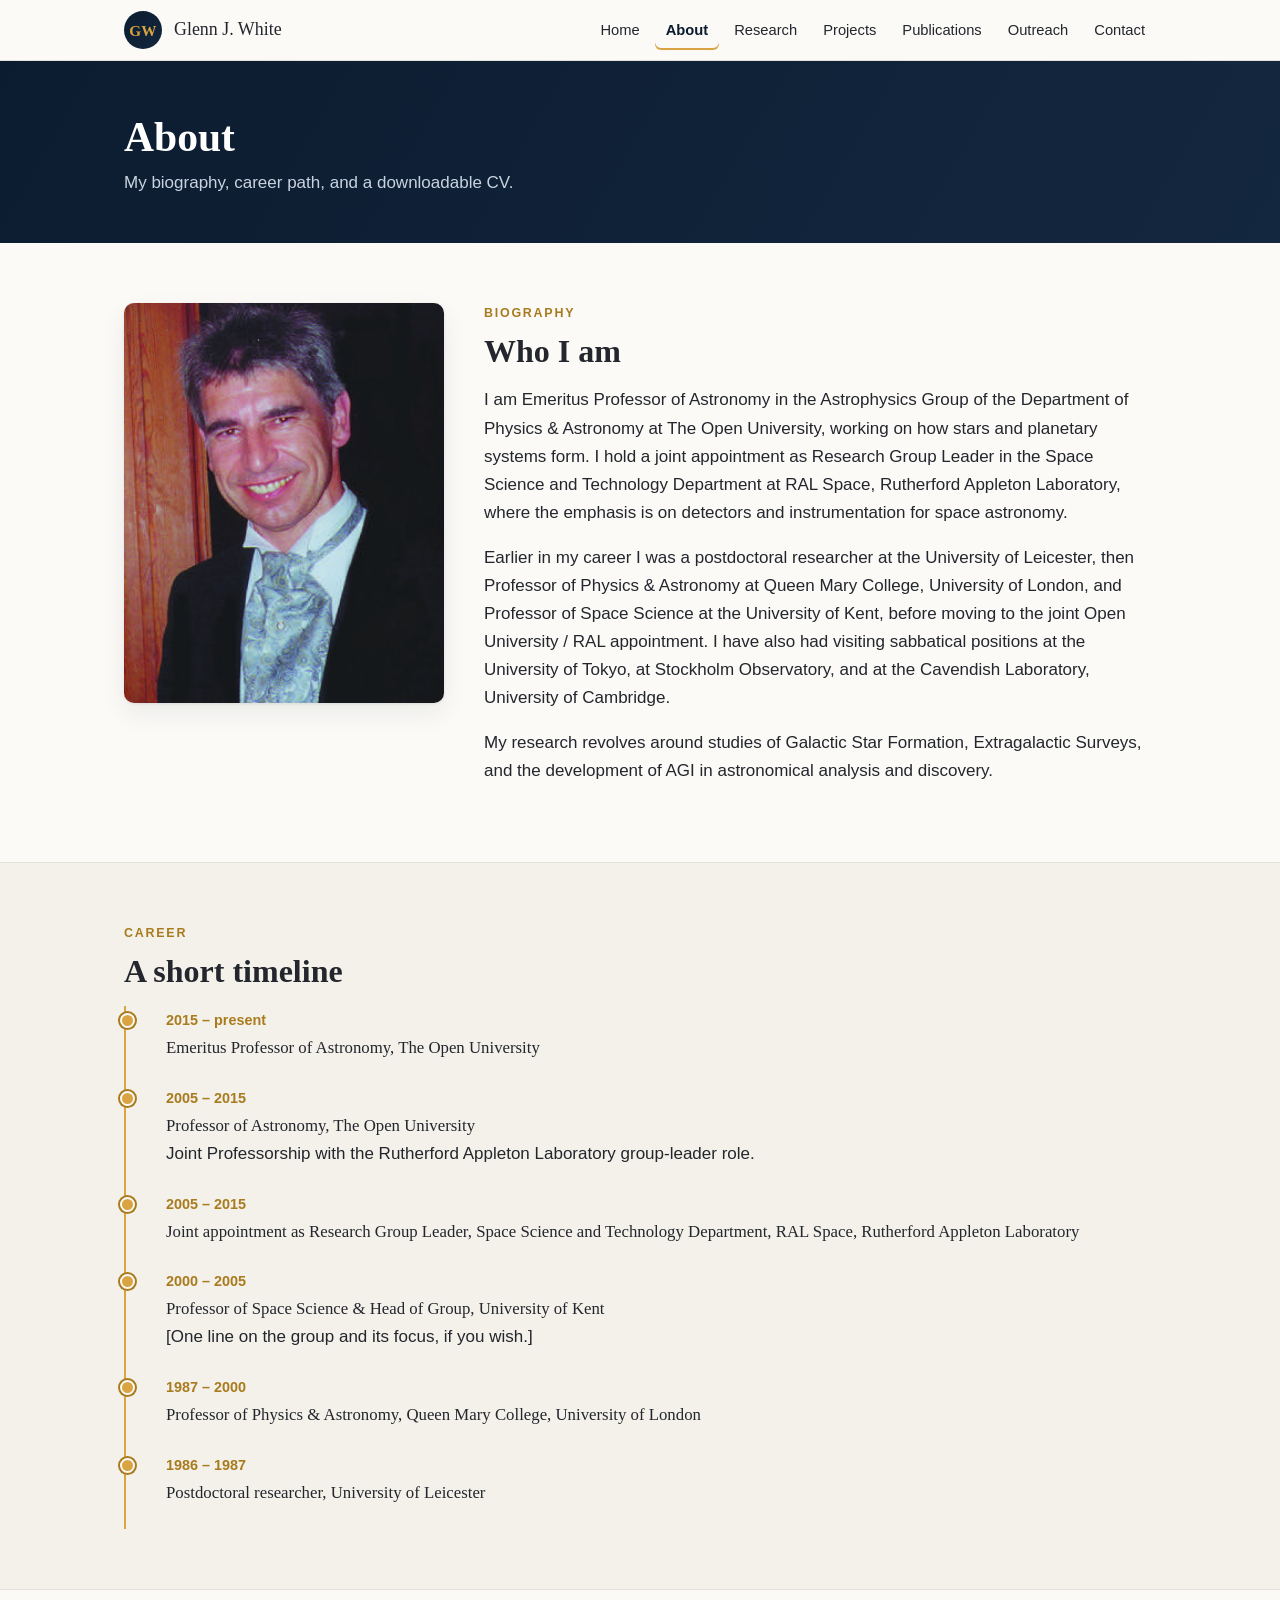
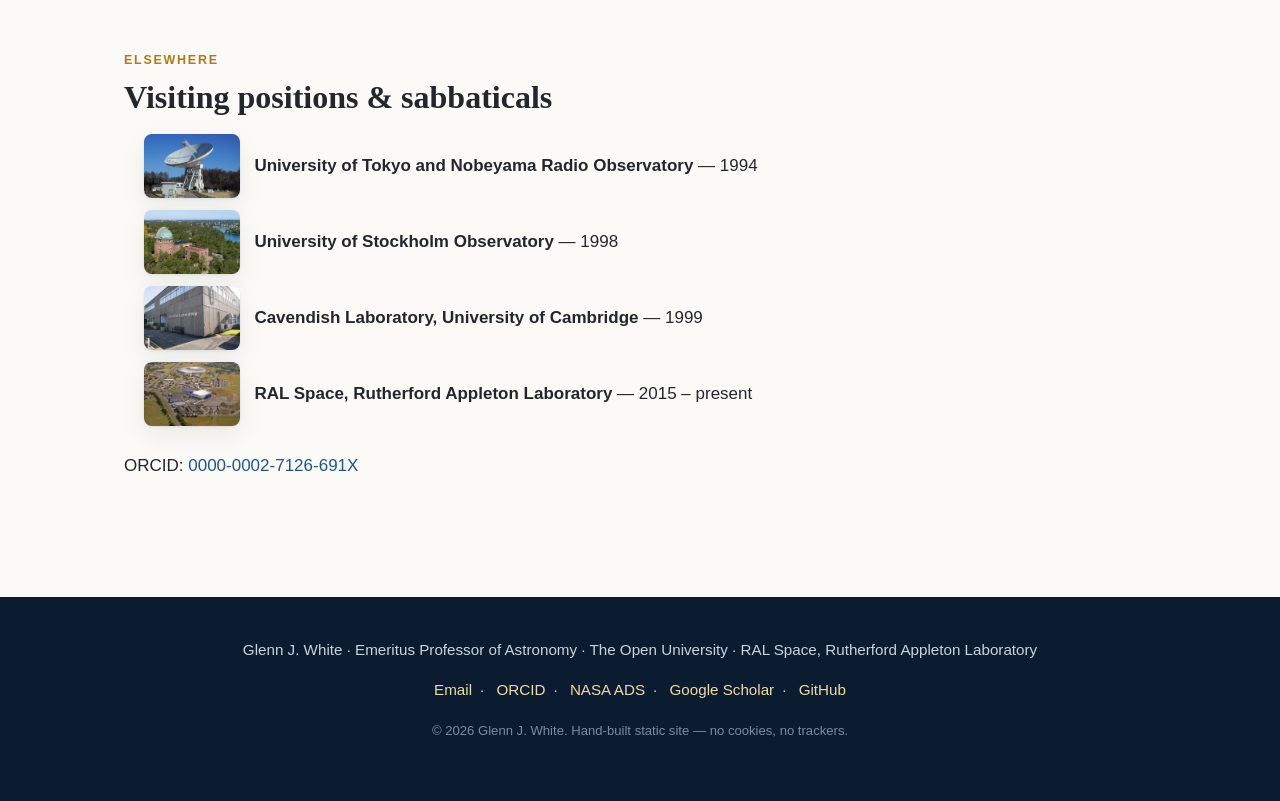
==== about.html @ ba647c85 "docs: merge Tokyo and Nobeyama into one visiting entry Co-Authored-By: Claude Code <noreply@anthropi" ====
<!DOCTYPE html>
<html lang="en">
<head>
  <meta charset="utf-8">
  <meta name="viewport" content="width=device-width, initial-scale=1">
  <title>About — Glenn J. White</title>
  <meta name="description" content="My biography and career — Emeritus Professor of Astronomy at The Open University, joint appointment at RAL Space.">
  <link rel="canonical" href="https://glenn-white.github.io/about.html">
  <meta name="theme-color" content="#0c1c30">

  <meta property="og:type" content="website">
  <meta property="og:site_name" content="Glenn J. White">
  <meta property="og:title" content="About — Glenn J. White">
  <meta property="og:description" content="Biography, career timeline and visiting positions: Leicester, Queen Mary College London, Kent, The Open University, and RAL Space.">
  <meta property="og:url" content="https://glenn-white.github.io/about.html">
  <meta property="og:image" content="https://glenn-white.github.io/images/portrait.jpg">
  <meta name="twitter:card" content="summary">

  <link rel="icon" href="images/favicon.svg" type="image/svg+xml">
  <link rel="stylesheet" href="css/style.css">

  <script type="application/ld+json">
  {
    "@context": "https://schema.org",
    "@type": "ProfilePage",
    "@id": "https://glenn-white.github.io/about.html",
    "name": "About Glenn J. White",
    "inLanguage": "en",
    "mainEntity": { "@id": "https://glenn-white.github.io/#person" }
  }
  </script>
</head>
<body>

<a class="skip-link" href="#main">Skip to content</a>

<nav class="site-nav" aria-label="Main navigation">
  <div class="nav-inner">
    <a class="brand" href="index.html"><span class="brand-mark">GW</span> Glenn J. White</a>
    <ul class="nav-links">
      <li><a href="index.html">Home</a></li>
      <li><a href="about.html" aria-current="page">About</a></li>
      <li><a href="research.html">Research</a></li>
      <li><a href="projects.html">Projects</a></li>
      <li><a href="publications.html">Publications</a></li>
      <li><a href="outreach.html">Outreach</a></li>
      <li><a href="contact.html">Contact</a></li>
    </ul>
  </div>
</nav>

<main id="main">

  <header class="page-banner">
    <div class="container">
      <h1>About</h1>
      <p>My biography, career path, and a downloadable CV.</p>
    </div>
  </header>

  <!-- ============ BIOGRAPHY ============ -->
  <section class="section">
    <div class="container two-col">
      <img class="portrait" src="images/portrait.jpg" alt="Portrait photograph of Glenn J. White">
      <div>
        <span class="kicker">Biography</span>
        <h2>Who I am</h2>
        <p>I am Emeritus Professor of Astronomy in the Astrophysics Group of the Department of
        Physics &amp; Astronomy at The Open University, working on how stars and planetary
        systems form. I hold a joint appointment as Research Group Leader in the Space Science
        and Technology Department at RAL Space, Rutherford Appleton Laboratory, where the
        emphasis is on detectors and instrumentation for space astronomy.</p>
        <p>Earlier in my career I was a postdoctoral researcher at the University of Leicester,
        then Professor of Physics &amp; Astronomy at Queen Mary College, University of London,
        and Professor of Space Science at the University of Kent, before moving to the joint
        Open University / RAL appointment. I have also had visiting sabbatical positions at
        the University of Tokyo, at Stockholm Observatory, and at the Cavendish Laboratory,
        University of Cambridge.</p>
        <p>My research revolves around studies of Galactic Star Formation, Extragalactic
        Surveys, and the development of AGI in astronomical analysis and discovery.</p>
      </div>
    </div>
  </section>

  <!-- ============ CAREER TIMELINE — fill in the years ============ -->
  <section class="section tint" aria-labelledby="career-head">
    <div class="container">
      <span class="kicker">Career</span>
      <h2 id="career-head">A short timeline</h2>
      <ul class="timeline">
        <li>
          <span class="tl-when">2015 – present</span>
          <div class="tl-what">Emeritus Professor of Astronomy, The Open University</div>
        </li>
        <li>
          <span class="tl-when">2005 – 2015</span>
          <div class="tl-what">Professor of Astronomy, The Open University</div>
          <div>Joint Professorship with the Rutherford Appleton Laboratory group-leader role.</div>
        </li>
        <li>
          <span class="tl-when">2005 – 2015</span>
          <div class="tl-what">Joint appointment as Research Group Leader, Space Science and
          Technology Department, RAL Space, Rutherford Appleton Laboratory</div>
        </li>
        <li>
          <span class="tl-when">2000 – 2005</span>
          <div class="tl-what">Professor of Space Science &amp; Head of Group, University of Kent</div>
          <div>[One line on the group and its focus, if you wish.]</div>
        </li>
        <li>
          <span class="tl-when">1987 – 2000</span>
          <div class="tl-what">Professor of Physics &amp; Astronomy, Queen Mary College, University of London</div>
        </li>
        <li>
          <span class="tl-when">1986 – 1987</span>
          <div class="tl-what">Postdoctoral researcher, University of Leicester</div>
        </li>
      </ul>
    </div>
  </section>

  <!-- ============ VISITING POSITIONS ============ -->
  <section class="section" aria-labelledby="visiting-head">
    <div class="container">
      <span class="kicker">Elsewhere</span>
      <h2 id="visiting-head">Visiting positions &amp; sabbaticals</h2>
      <ul>
        <li style="display:flex;align-items:center;gap:14px;margin:12px 0">
          <img src="images/nobeyama.jpg" alt="Nobeyama Radio Observatory" style="width:96px;height:64px;object-fit:cover;border-radius:8px;box-shadow:var(--shadow);flex:none">
          <span><strong>University of Tokyo and Nobeyama Radio Observatory</strong> — 1994</span>
        </li>
        <li style="display:flex;align-items:center;gap:14px;margin:12px 0">
          <img src="images/stockholm-observatory.jpg" alt="University of Stockholm Observatory" style="width:96px;height:64px;object-fit:cover;border-radius:8px;box-shadow:var(--shadow);flex:none">
          <span><strong>University of Stockholm Observatory</strong> — 1998</span>
        </li>
        <li style="display:flex;align-items:center;gap:14px;margin:12px 0">
          <img src="images/cavendish.jpg" alt="Cavendish Laboratory, Cambridge" style="width:96px;height:64px;object-fit:cover;border-radius:8px;box-shadow:var(--shadow);flex:none">
          <span><strong>Cavendish Laboratory, University of Cambridge</strong> — 1999</span>
        </li>
        <li style="display:flex;align-items:center;gap:14px;margin:12px 0">
          <img src="images/ral-aerial.jpg" alt="Aerial view of the Rutherford Appleton Laboratory campus, low-rise laboratory buildings set in countryside" style="width:96px;height:64px;object-fit:cover;border-radius:8px;box-shadow:var(--shadow);flex:none">
          <span><strong>RAL Space, Rutherford Appleton Laboratory</strong> — 2015 – present</span>
        </li>
      </ul>
      <p style="margin-top:26px">ORCID:
      <a href="https://orcid.org/0000-0002-7126-691X">0000-0002-7126-691X</a></p>
    </div>
  </section>

</main>

<footer class="site-footer">
  <div class="container">
    <p>Glenn J. White · Emeritus Professor of Astronomy · The Open University · RAL Space, Rutherford Appleton Laboratory</p>
    <p class="footer-links">
      <a href="mailto:glenn.white@open.ac.uk">Email</a>·
      <a href="https://orcid.org/0000-0002-7126-691X">ORCID</a>·
      <a href="https://ui.adsabs.harvard.edu/search/q=orcid:0000-0002-7126-691X">NASA ADS</a>·
      <a href="https://scholar.google.com/citations?view_op=search_authors&amp;mauthors=%22Glenn+J.+White%22">Google Scholar</a>·
      <a href="https://github.com/glenn-white">GitHub</a>
    </p>
    <p class="fine">© 2026 Glenn J. White. Hand-built static site — no cookies, no trackers.</p>
  </div>
</footer>

</body>
</html>
---- css/style.css ----
/* ============================================================
   Academic website template — Glenn White
   ------------------------------------------------------------
   Seager-style structure: sticky nav, hero banner, image cards.
   Plain CSS, no frameworks, no external fonts, no trackers.
   The whole look is driven by the variables in :root below —
   change --navy and --accent and the entire site re-themes.
   ============================================================ */

:root {
  --paper: #fbfaf7;          /* page background          */
  --tint:  #f3f1ea;          /* alternating section bg   */
  --ink:   #23262d;          /* main text                */
  --muted: #5c6470;          /* secondary text           */
  --navy:  #0c1c30;          /* hero / footer            */
  --navy2: #13273f;          /* hero gradient partner    */
  --accent: #d9a441;         /* gold accent              */
  --accent-deep: #a97b1e;    /* darker gold for text     */
  --link:  #20558a;
  --card:  #ffffff;
  --line:  #e4e1d8;
  --shadow: 0 1px 3px rgba(15,25,40,.08), 0 10px 26px rgba(15,25,40,.07);
  --serif: "Iowan Old Style", "Palatino Linotype", Palatino, Georgia, "Times New Roman", serif;
  --sans: -apple-system, BlinkMacSystemFont, "Segoe UI", Roboto, "Helvetica Neue", Arial, sans-serif;
}

/* ---------- base ---------- */

* { box-sizing: border-box; }

html { scroll-behavior: smooth; }

body {
  margin: 0;
  font-family: var(--sans);
  font-size: 17px;
  line-height: 1.65;
  color: var(--ink);
  background: var(--paper);
}

h1, h2, h3, h4 { font-family: var(--serif); line-height: 1.2; margin: 0 0 .5em; }
h1 { font-size: clamp(2.1rem, 4.5vw, 3.2rem); font-weight: 600; }
h2 { font-size: clamp(1.5rem, 3vw, 2rem); }
h3 { font-size: 1.15rem; }
p  { margin: 0 0 1em; }
a  { color: var(--link); text-decoration: none; }
a:hover { text-decoration: underline; }
img { max-width: 100%; display: block; }
ul  { padding-left: 1.2em; }

.container { max-width: 1080px; margin: 0 auto; padding: 0 24px; }

.section { padding: 60px 0; }
.section.tint { background: var(--tint); border-top: 1px solid var(--line); border-bottom: 1px solid var(--line); }
.section-head { margin-bottom: 34px; }
.section-head p { color: var(--muted); max-width: 46em; }

.kicker {
  display: block;
  font-family: var(--sans);
  font-size: .78rem;
  font-weight: 700;
  letter-spacing: .14em;
  text-transform: uppercase;
  color: var(--accent-deep);
  margin-bottom: 8px;
}

.skip-link {
  position: absolute; left: -9999px; top: 0;
  background: var(--navy); color: #fff; padding: 10px 16px; z-index: 100;
}
.skip-link:focus { left: 12px; top: 12px; }

a:focus-visible, button:focus-visible {
  outline: 3px solid var(--accent);
  outline-offset: 2px;
}

/* ---------- navigation ---------- */

.site-nav {
  position: sticky; top: 0; z-index: 50;
  background: rgba(251,250,247,.94);
  backdrop-filter: blur(8px);
  -webkit-backdrop-filter: blur(8px);
  border-bottom: 1px solid var(--line);
}

.nav-inner {
  max-width: 1080px; margin: 0 auto; padding: 10px 24px;
  display: flex; align-items: center; gap: 20px;
}

.brand {
  display: flex; align-items: center; gap: 12px;
  font-family: var(--serif); font-size: 1.12rem; color: var(--ink);
  white-space: nowrap;
}
.brand:hover { text-decoration: none; }

.brand-mark {
  width: 38px; height: 38px; border-radius: 50%;
  background: linear-gradient(135deg, var(--navy), var(--navy2));
  color: var(--accent);
  font-size: .95rem; font-weight: 700;
  display: inline-flex; align-items: center; justify-content: center;
  letter-spacing: .02em;
}

.nav-links {
  list-style: none; display: flex; gap: 4px; margin: 0 0 0 auto; padding: 0;
  overflow-x: auto; -webkit-overflow-scrolling: touch;
}
.nav-links a {
  display: block; padding: 8px 11px;
  font-size: .92rem; color: var(--ink); border-radius: 6px; white-space: nowrap;
}
.nav-links a:hover { background: rgba(12,28,48,.07); text-decoration: none; }
.nav-links a[aria-current="page"] { color: var(--navy); font-weight: 600; box-shadow: inset 0 -2px 0 var(--accent); }

/* ---------- hero (home) ---------- */

.hero {
  color: #fff;
  background-color: var(--navy); /* shows through if hero.svg is missing */
  background-image:
    linear-gradient(rgba(9,20,35,.66), rgba(9,20,35,.80)),
    url("../images/hero.svg");
  background-size: cover;
  background-position: center;
  padding: 28px 0 24px;
}

.hero h1 { margin-bottom: .25em; }
.hero .hero-sub {
  font-family: var(--serif); font-style: italic;
  font-size: clamp(1.1rem, 2.2vw, 1.35rem); color: #f0e6cf;
  white-space: nowrap; margin: 0 0 1.1em;
}
.hero .hero-note { color: #c9d3e0; font-size: 1rem; margin-bottom: .6em; }

.btn {
  display: inline-block; padding: 11px 22px; border-radius: 8px;
  font-weight: 600; font-size: .95rem; margin: 4px 8px 4px 0;
}
.btn:hover { text-decoration: none; }
.btn-solid { background: var(--accent); color: var(--navy); }
.btn-solid:hover { background: #e6b455; }
.btn-ghost { border: 1.5px solid rgba(255,255,255,.75); color: #fff; }
.btn-ghost:hover { background: rgba(255,255,255,.12); }
.btn-dark { background: var(--navy); color: #fff; }
.btn-dark:hover { background: var(--navy2); }

/* ---------- page banner (subpages) ---------- */

.page-banner {
  color: #fff;
  background: linear-gradient(120deg, var(--navy), var(--navy2));
  padding: 52px 0 46px;
}
.page-banner h1 { font-size: clamp(1.9rem, 3.6vw, 2.6rem); margin-bottom: .15em; }
.page-banner p { color: #c9d3e0; max-width: 40em; margin: 0; }

/* ---------- cards & grids ---------- */

.grid {
  display: grid;
  grid-template-columns: repeat(auto-fit, minmax(260px, 1fr));
  gap: 24px;
}

.card {
  background: var(--card);
  border: 1px solid var(--line);
  border-radius: 10px;
  box-shadow: var(--shadow);
  overflow: hidden;
  display: flex; flex-direction: column;
}
.card img { aspect-ratio: 16 / 10; object-fit: cover; width: 100%; }
.card-body { padding: 18px 20px 20px; }
.card-body h3 { margin-bottom: .35em; }
.card-body p { font-size: .95rem; color: var(--muted); margin-bottom: .6em; }
.card-body .more { font-size: .9rem; font-weight: 600; color: var(--accent-deep); }

/* ---------- about / portrait ---------- */

.two-col {
  display: grid;
  grid-template-columns: minmax(240px, 320px) 1fr;
  gap: 40px; align-items: start;
}
.portrait {
  border-radius: 10px;
  box-shadow: var(--shadow);
  aspect-ratio: 4 / 5; object-fit: cover; width: 100%;
}
@media (max-width: 720px) {
  .two-col { grid-template-columns: 1fr; }
  .portrait { max-width: 320px; }
  .hero .hero-sub { white-space: normal; }
}

/* ---------- news ---------- */

.news { list-style: none; margin: 0; padding: 0; }
.news li {
  display: grid; grid-template-columns: 120px 1fr; gap: 16px;
  padding: 13px 0; border-bottom: 1px dashed var(--line);
}
.news time { font-weight: 700; font-size: .88rem; color: var(--accent-deep); padding-top: 2px; }
@media (max-width: 560px) {
  .news li { grid-template-columns: 1fr; gap: 2px; }
}

/* ---------- media strip (outreach) ---------- */

.media-strip {
  display: flex; flex-wrap: wrap; gap: 14px;
  align-items: center; margin-top: 26px;
}
.media-strip img {
  height: 150px; width: auto; max-width: 100%;
  border-radius: 8px; box-shadow: var(--shadow);
}
@media (max-width: 560px) {
  .media-strip img { height: 110px; }
}

/* ---------- publications ---------- */

.pub {
  padding: 14px 0;
  border-bottom: 1px dashed var(--line);
}
.pub .pub-title { font-weight: 700; }
.pub .pub-title a { color: var(--ink); }
.pub .pub-title a:hover { color: var(--link); }
.pub .pub-authors { font-size: .95rem; }
.pub .pub-meta { color: var(--muted); font-size: .9rem; }
.pub .pub-links { font-size: .88rem; margin-top: 4px; }
.pub .pub-links a { margin-right: 12px; }

.pub-type {
  display: inline-block;
  font-family: var(--sans);
  font-size: .68rem;
  font-weight: 700;
  letter-spacing: .06em;
  text-transform: uppercase;
  color: var(--accent-deep);
  border: 1px solid var(--accent);
  border-radius: 20px;
  padding: 1px 9px;
  vertical-align: 2px;
  white-space: nowrap;
}

.pub-controls {
  display: flex; flex-wrap: wrap; gap: 8px;
  margin: 0 0 26px;
}
.pub-controls input[type="search"] {
  flex: 1 1 220px;
  padding: 8px 14px;
  border: 1px solid var(--line); border-radius: 8px;
  background: var(--card); color: var(--ink);
  font-size: .95rem; font-family: var(--sans);
}
.pub-controls input[type="search"]:focus {
  outline: 3px solid var(--accent); outline-offset: 1px;
}

.chip {
  padding: 7px 13px;
  border: 1px solid var(--line); border-radius: 20px;
  background: var(--card); color: var(--ink);
  font-size: .85rem; font-family: var(--sans);
  cursor: pointer;
}
.chip:hover { border-color: var(--accent); }
.chip-on { background: var(--navy); color: #fff; border-color: var(--navy); }

.year-head {
  font-family: var(--serif); font-size: 1.35rem; color: var(--navy);
  margin: 38px 0 4px; padding-bottom: 6px; border-bottom: 2px solid var(--accent);
}

/* ---------- timeline (career) ---------- */

.timeline { list-style: none; margin: 0; padding: 0 0 0 22px; border-left: 2px solid var(--accent); }
.timeline li { position: relative; padding: 0 0 22px 18px; }
.timeline li::before {
  content: ""; position: absolute; left: -28px; top: 7px;
  width: 11px; height: 11px; border-radius: 50%;
  background: var(--accent); border: 2px solid var(--paper);
  box-shadow: 0 0 0 2px var(--accent-deep);
}
.timeline .tl-when { font-weight: 700; color: var(--accent-deep); font-size: .9rem; }
.timeline .tl-what { font-family: var(--serif); font-size: 1.05rem; }

/* ---------- group ---------- */

.person { display: flex; gap: 16px; align-items: center; padding: 12px 0; border-bottom: 1px dashed var(--line); }
.person:last-child { border-bottom: none; }
.avatar {
  width: 58px; height: 58px; border-radius: 50%; flex: 0 0 auto;
  background: linear-gradient(135deg, var(--navy), var(--navy2));
  color: var(--accent); font-family: var(--serif); font-size: 1.15rem; font-weight: 700;
  display: inline-flex; align-items: center; justify-content: center;
}
.person .p-name { font-weight: 700; }
.person .p-role { color: var(--muted); font-size: .9rem; }

/* ---------- teaching ---------- */

.course {
  background: var(--card); border: 1px solid var(--line); border-left: 4px solid var(--accent);
  border-radius: 8px; padding: 16px 20px; box-shadow: var(--shadow);
}
.course .course-code { font-size: .8rem; font-weight: 700; letter-spacing: .08em; color: var(--accent-deep); text-transform: uppercase; }
.course h3 { margin: 2px 0 4px; }

/* ---------- tables ---------- */

table.plain { width: 100%; border-collapse: collapse; font-size: .95rem; }
table.plain th, table.plain td { text-align: left; padding: 8px 10px; border-bottom: 1px solid var(--line); vertical-align: top; }
table.plain th { font-size: .8rem; text-transform: uppercase; letter-spacing: .08em; color: var(--muted); }

/* ---------- contact ---------- */

.contact-block { max-width: 620px; }
.contact-block dt { font-weight: 700; margin-top: 18px; }
.contact-block dd { margin-left: 0; }

/* ---------- footer ---------- */

.site-footer {
  background: var(--navy); color: #c9d3e0;
  padding: 40px 0 46px; margin-top: 40px;
  text-align: center; font-size: .95rem;
}
.site-footer a { color: #f0d9a8; }
.site-footer .fine { color: #7d8ba0; font-size: .82rem; margin-top: 18px; }
.footer-links a { margin: 0 8px; }

/* ---------- small screens ---------- */

@media (max-width: 720px) {
  .nav-inner { flex-wrap: wrap; gap: 6px; }
  .nav-links { margin-left: 0; width: 100%; }
  .hero { padding: 24px 0 22px; }
  .section { padding: 44px 0; }
}

/* ---------- print ---------- */

@media print {
  .site-nav, .site-footer, .btn { display: none; }
  body { font-size: 12pt; color: #000; background: #fff; }
}
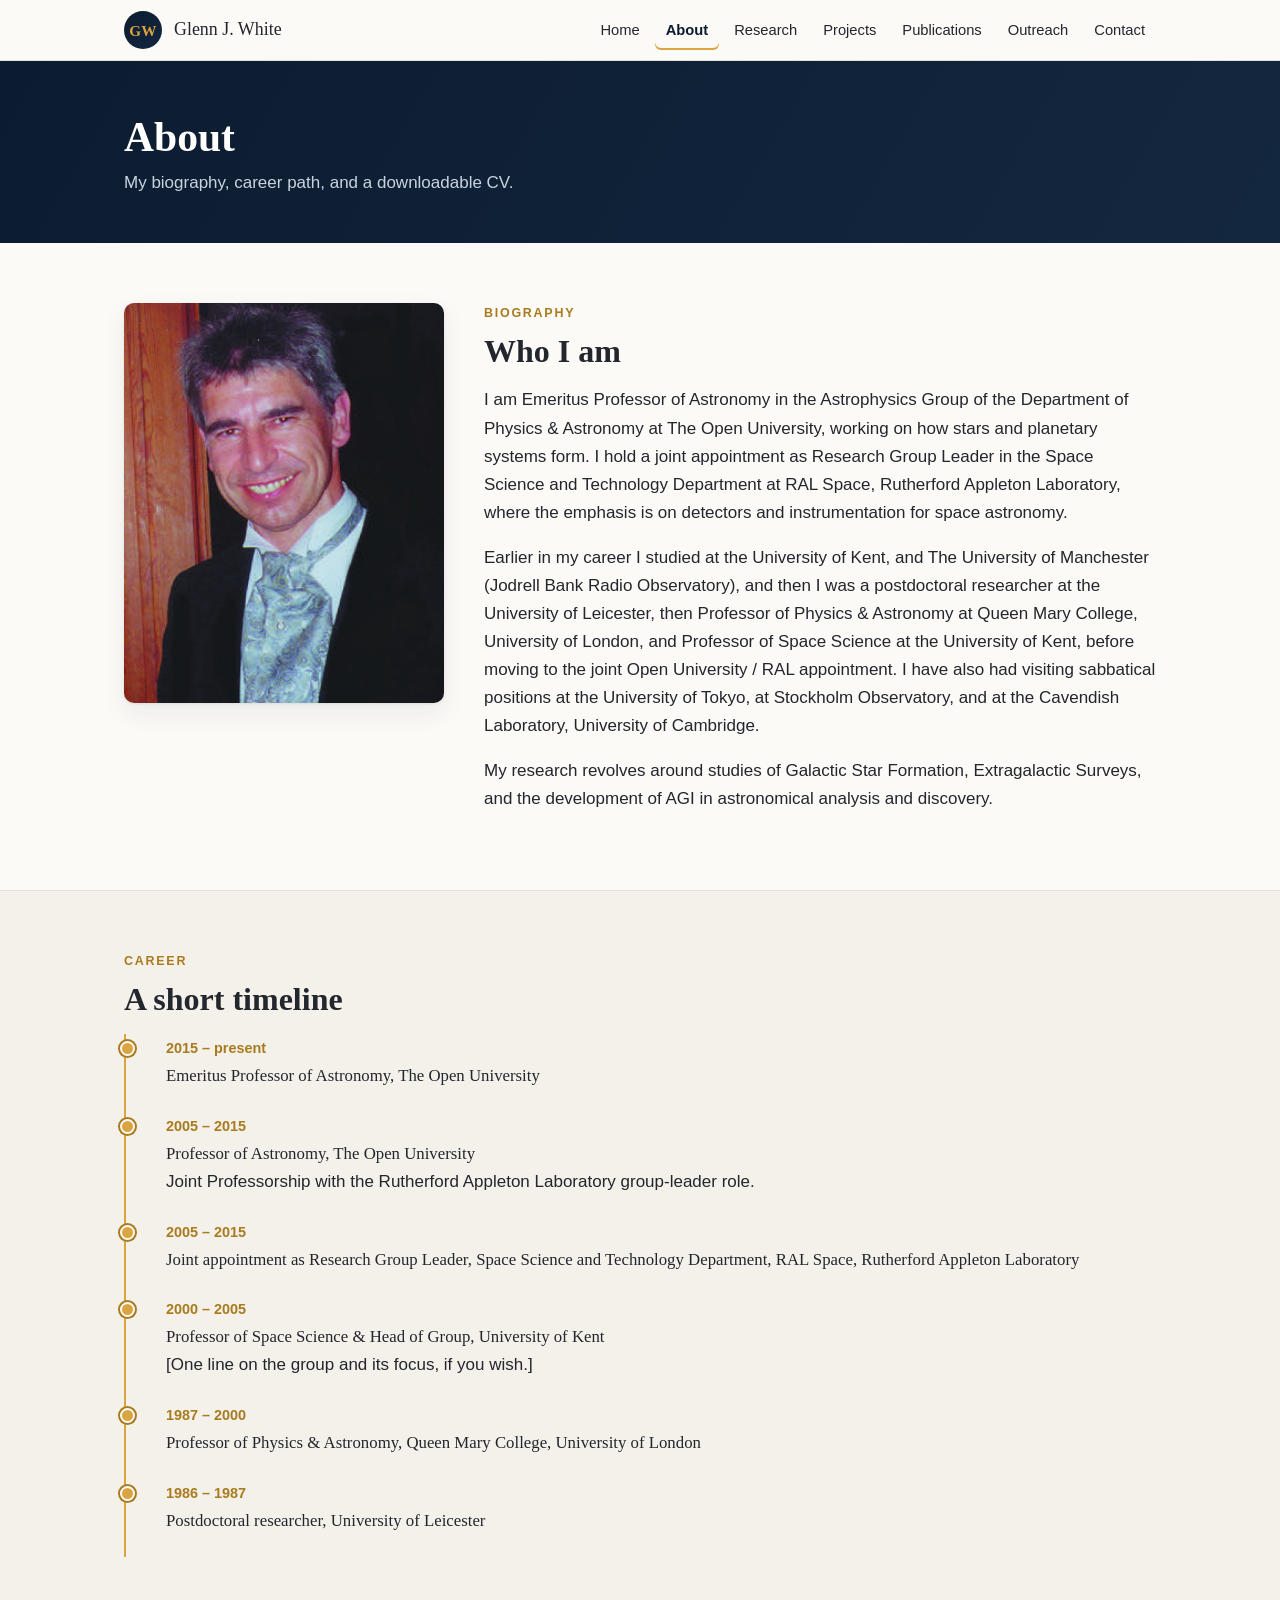
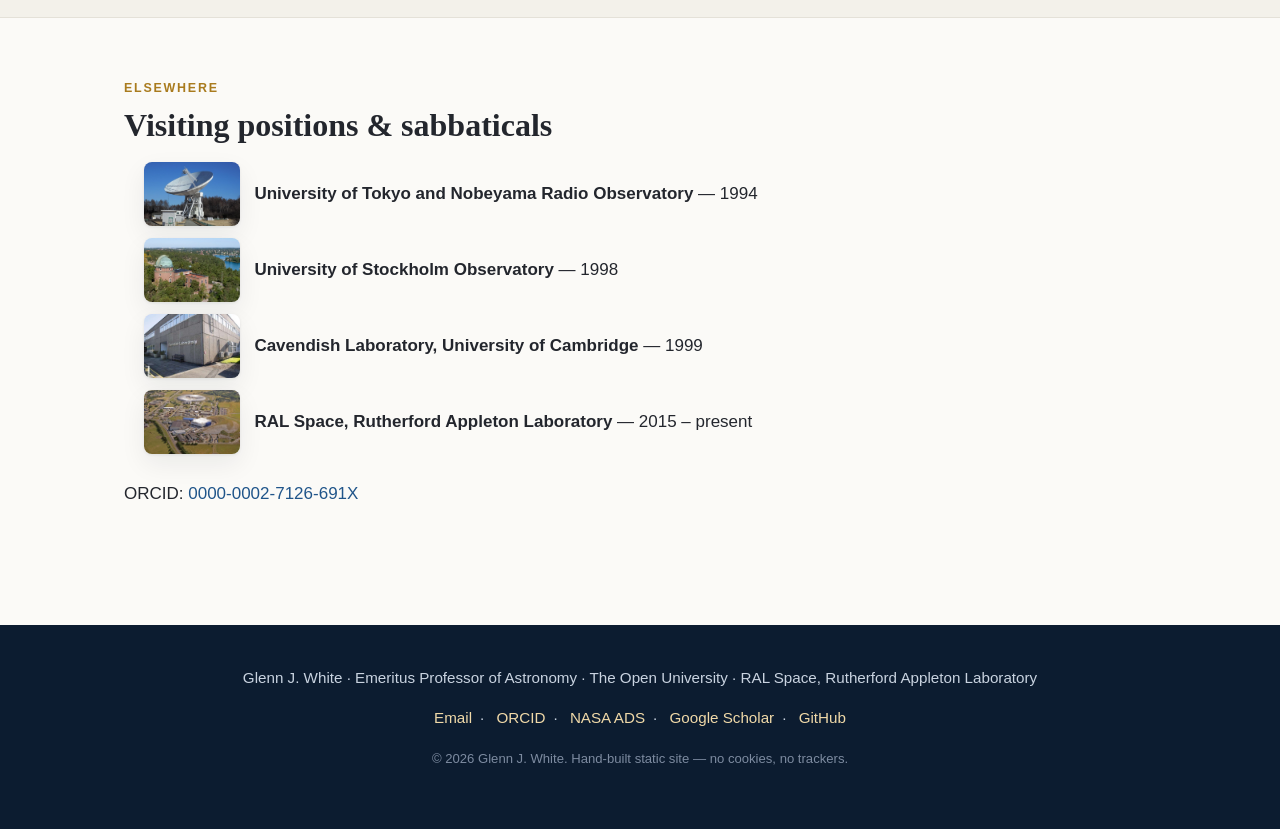
==== commit 41d1ef5b: "docs: add Kent and Manchester studies to about bio Co-Authored-By: Claude Code <noreply@anthropic.co" ====
--- a/about.html
+++ b/about.html
@@ -70,7 +70,9 @@
         systems form. I hold a joint appointment as Research Group Leader in the Space Science
         and Technology Department at RAL Space, Rutherford Appleton Laboratory, where the
         emphasis is on detectors and instrumentation for space astronomy.</p>
-        <p>Earlier in my career I was a postdoctoral researcher at the University of Leicester,
+        <p>Earlier in my career I studied at the University of Kent, and The University of
+        Manchester (Jodrell Bank Radio Observatory), and then I was a postdoctoral researcher
+        at the University of Leicester,
         then Professor of Physics &amp; Astronomy at Queen Mary College, University of London,
         and Professor of Space Science at the University of Kent, before moving to the joint
         Open University / RAL appointment. I have also had visiting sabbatical positions at
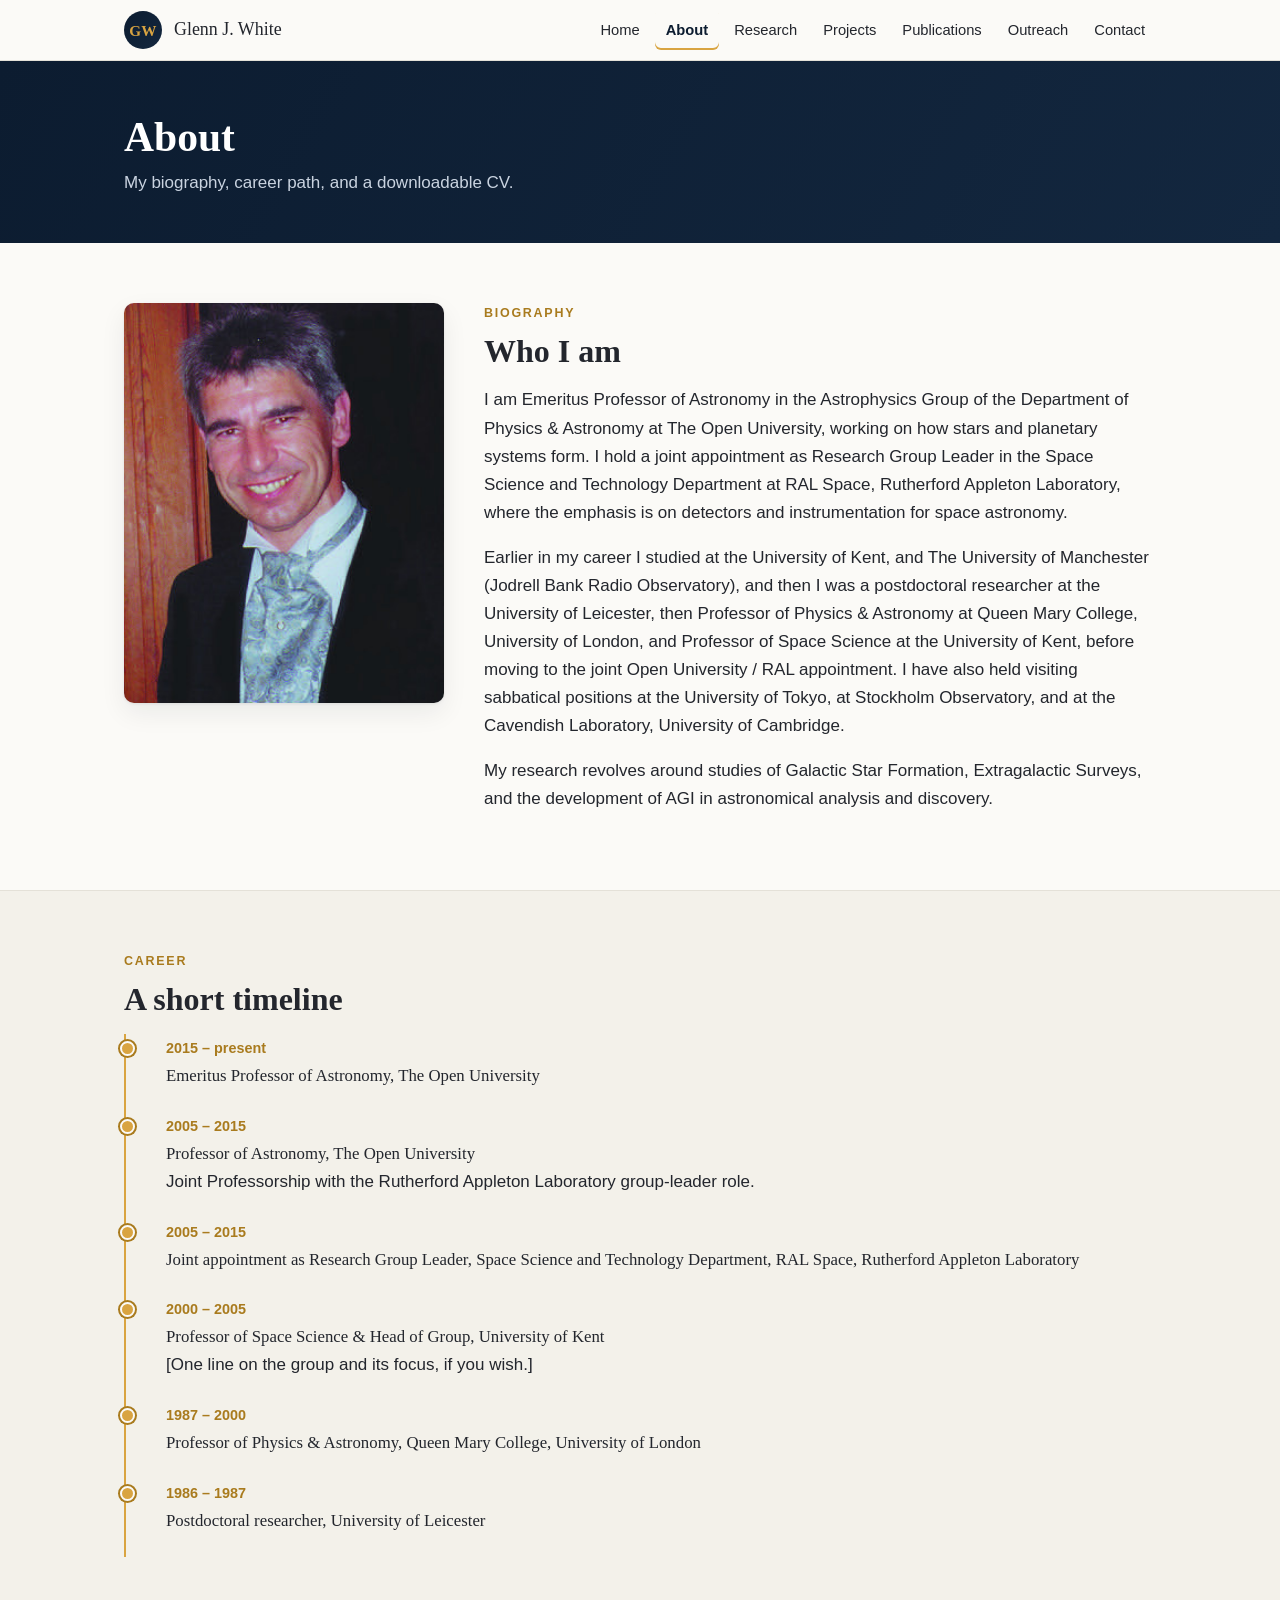
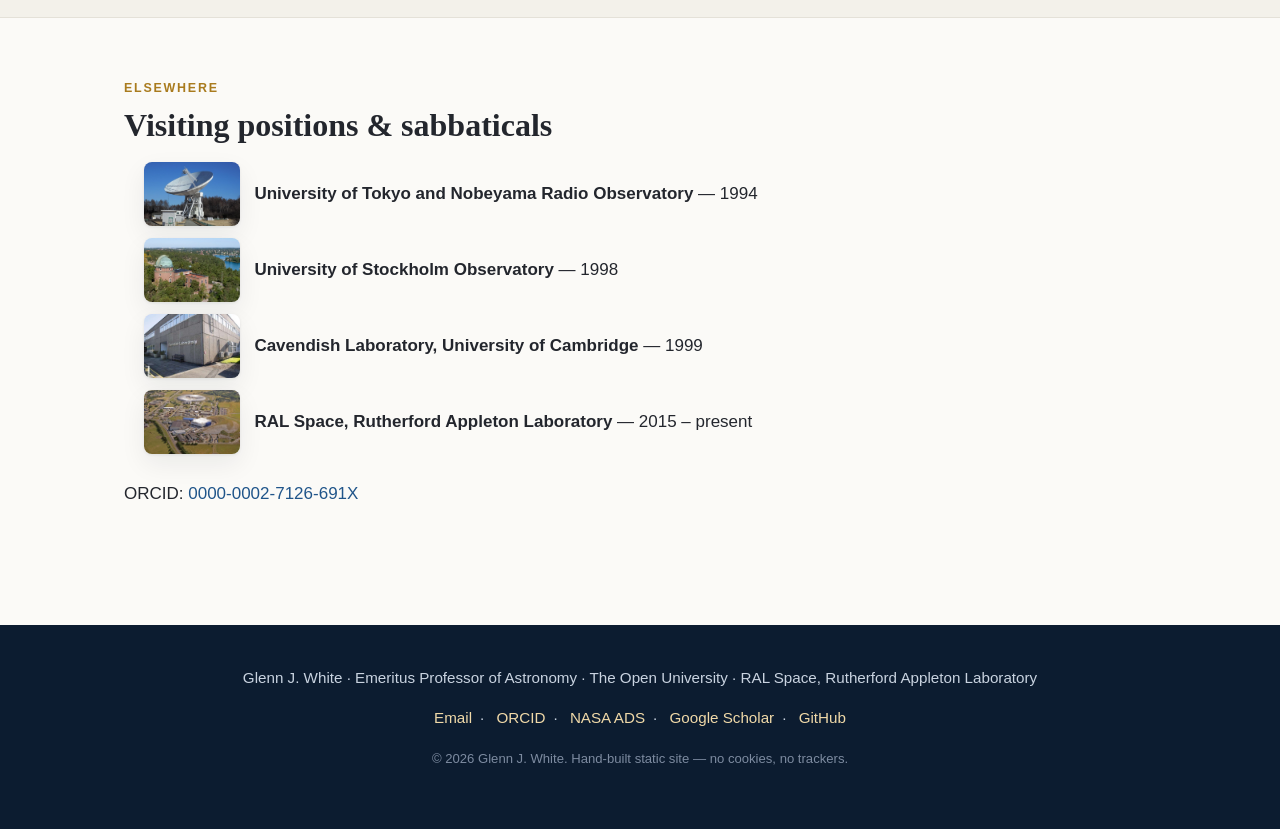
==== commit 20d7b99c: "docs: had -> held visiting positions Co-Authored-By: Claude Code <noreply@anthropic.com>" ====
--- a/about.html
+++ b/about.html
@@ -75,7 +75,7 @@
         at the University of Leicester,
         then Professor of Physics &amp; Astronomy at Queen Mary College, University of London,
         and Professor of Space Science at the University of Kent, before moving to the joint
-        Open University / RAL appointment. I have also had visiting sabbatical positions at
+        Open University / RAL appointment. I have also held visiting sabbatical positions at
         the University of Tokyo, at Stockholm Observatory, and at the Cavendish Laboratory,
         University of Cambridge.</p>
         <p>My research revolves around studies of Galactic Star Formation, Extragalactic
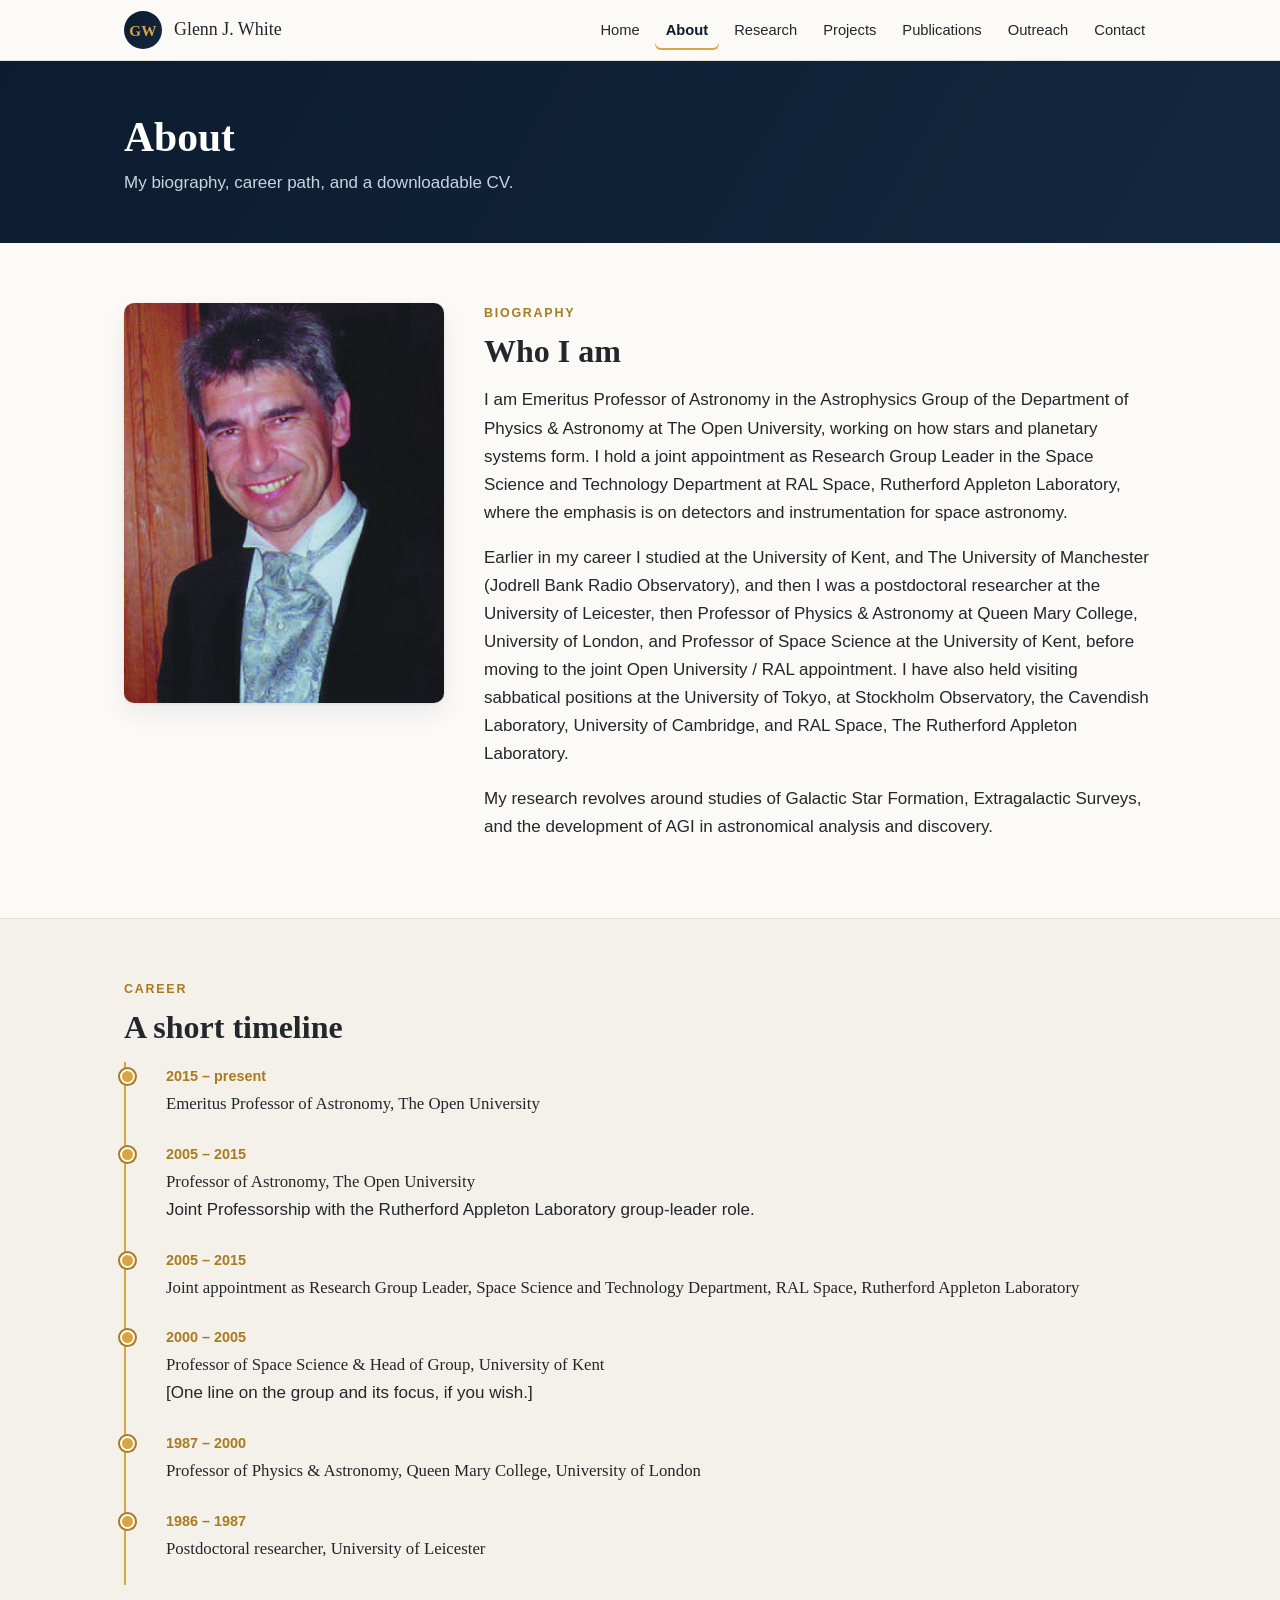
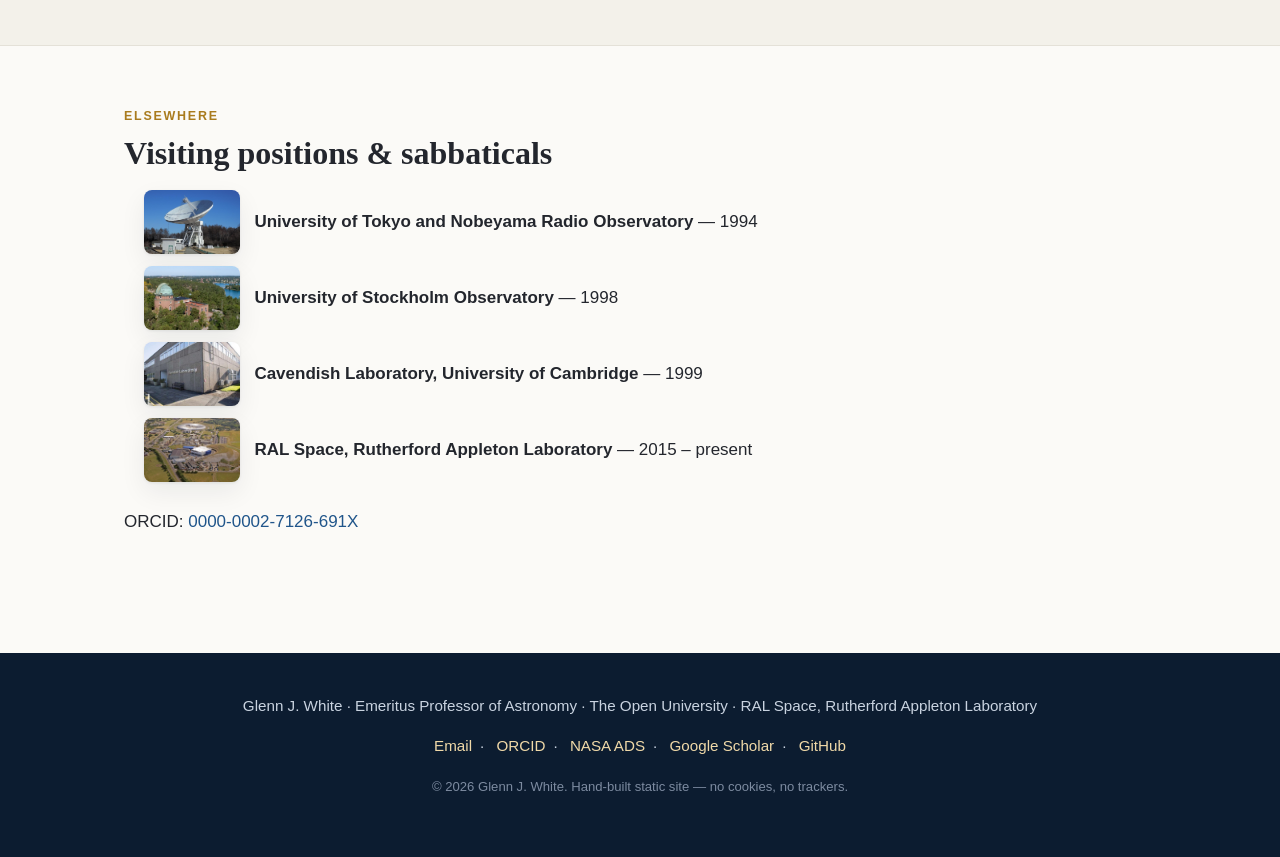
==== commit 05430a97: "docs: add RAL Space to visiting positions sentence Co-Authored-By: Claude Code <noreply@anthropic.co" ====
--- a/about.html
+++ b/about.html
@@ -76,8 +76,8 @@
         then Professor of Physics &amp; Astronomy at Queen Mary College, University of London,
         and Professor of Space Science at the University of Kent, before moving to the joint
         Open University / RAL appointment. I have also held visiting sabbatical positions at
-        the University of Tokyo, at Stockholm Observatory, and at the Cavendish Laboratory,
-        University of Cambridge.</p>
+        the University of Tokyo, at Stockholm Observatory, the Cavendish Laboratory,
+        University of Cambridge, and RAL Space, The Rutherford Appleton Laboratory.</p>
         <p>My research revolves around studies of Galactic Star Formation, Extragalactic
         Surveys, and the development of AGI in astronomical analysis and discovery.</p>
       </div>
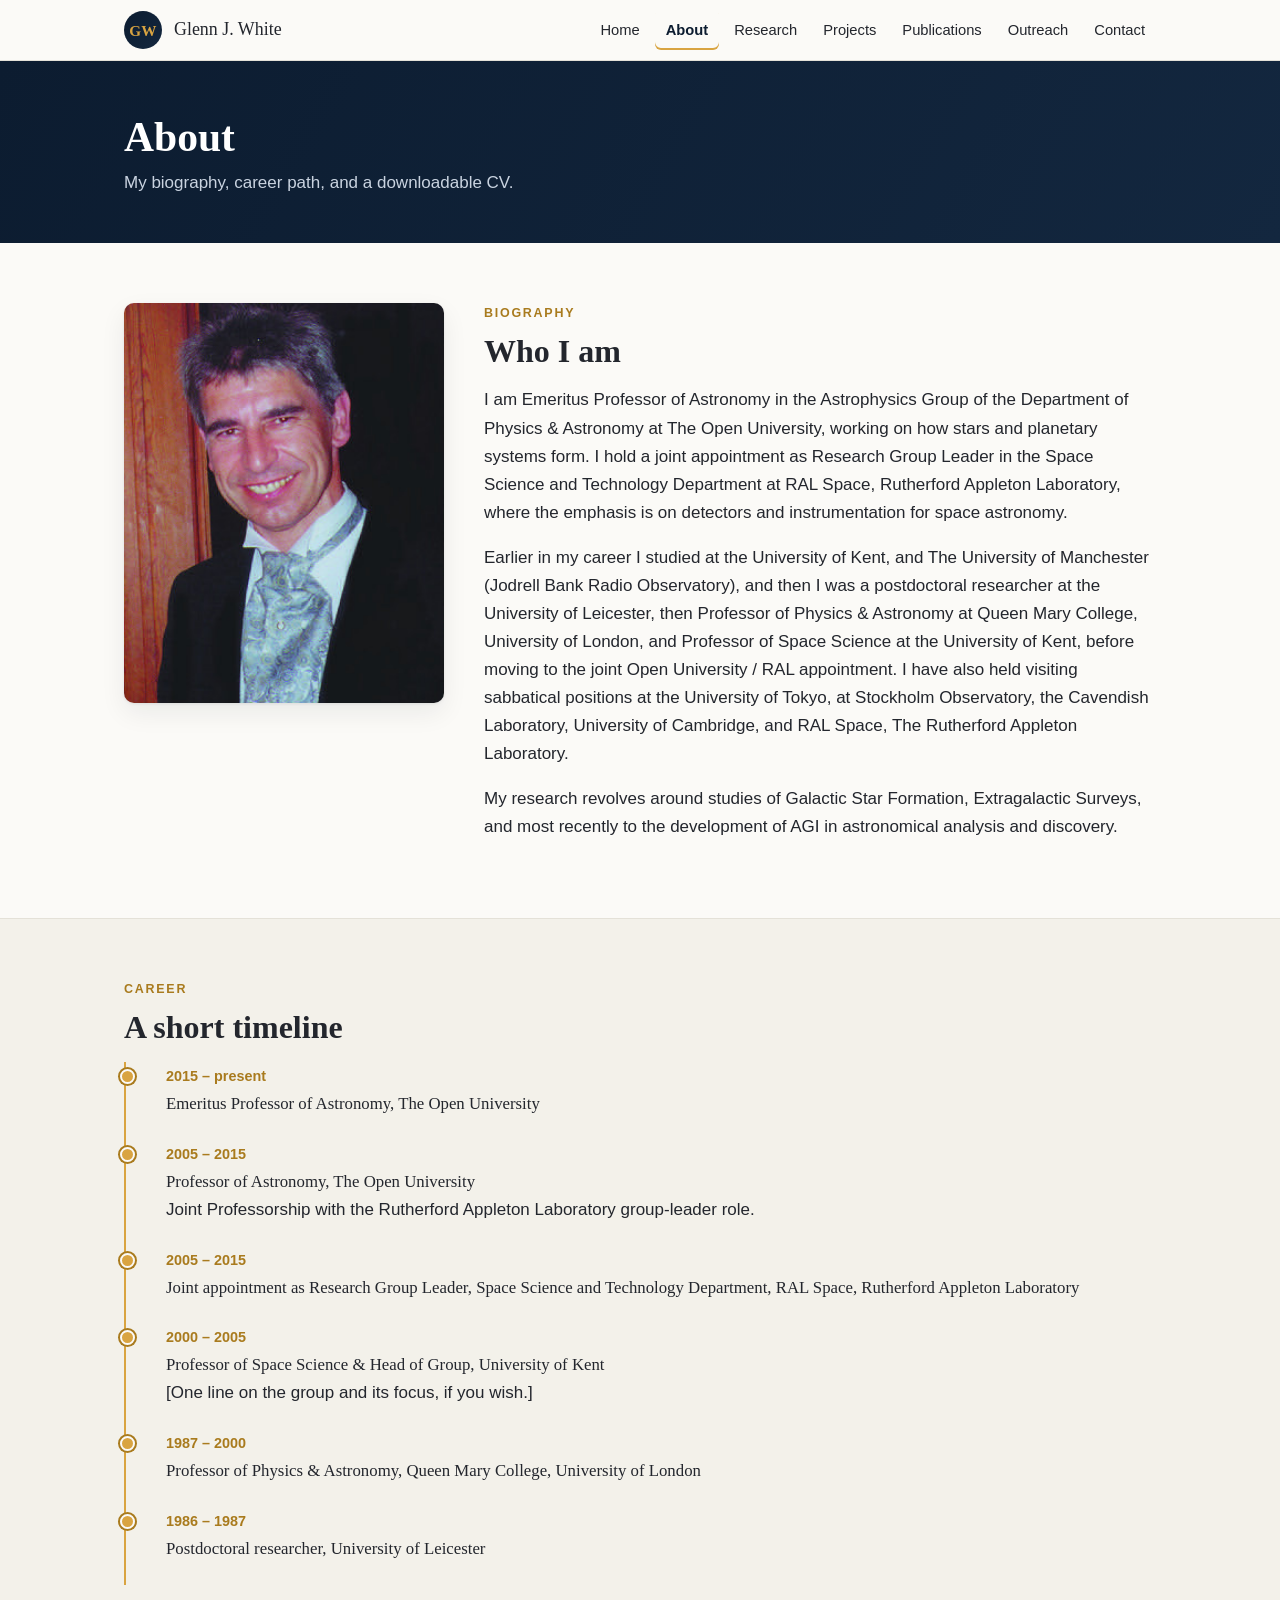
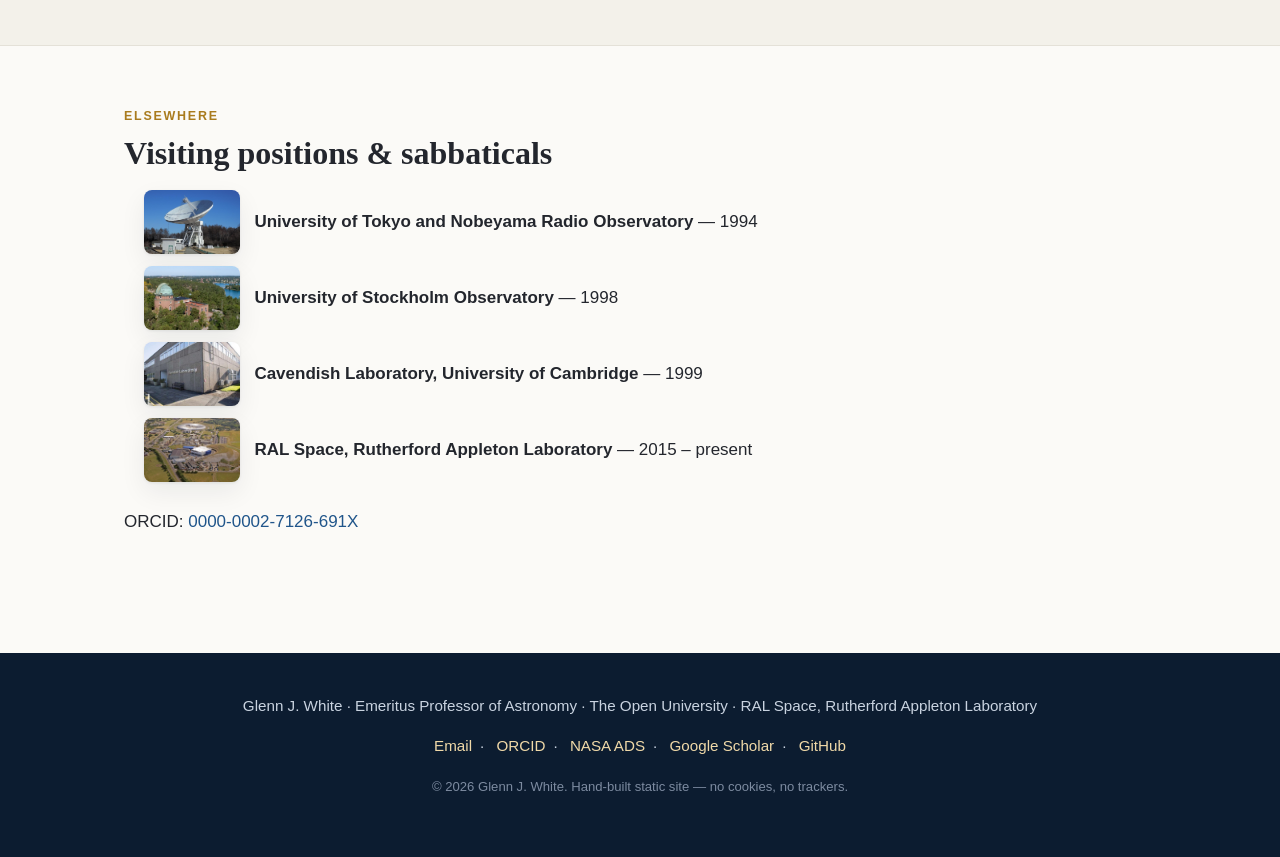
==== commit 2ec9611b: "docs: most recently in research summary Co-Authored-By: Claude Code <noreply@anthropic.com>" ====
--- a/about.html
+++ b/about.html
@@ -79,7 +79,8 @@
         the University of Tokyo, at Stockholm Observatory, the Cavendish Laboratory,
         University of Cambridge, and RAL Space, The Rutherford Appleton Laboratory.</p>
         <p>My research revolves around studies of Galactic Star Formation, Extragalactic
-        Surveys, and the development of AGI in astronomical analysis and discovery.</p>
+        Surveys, and most recently to the development of AGI in astronomical analysis and
+        discovery.</p>
       </div>
     </div>
   </section>
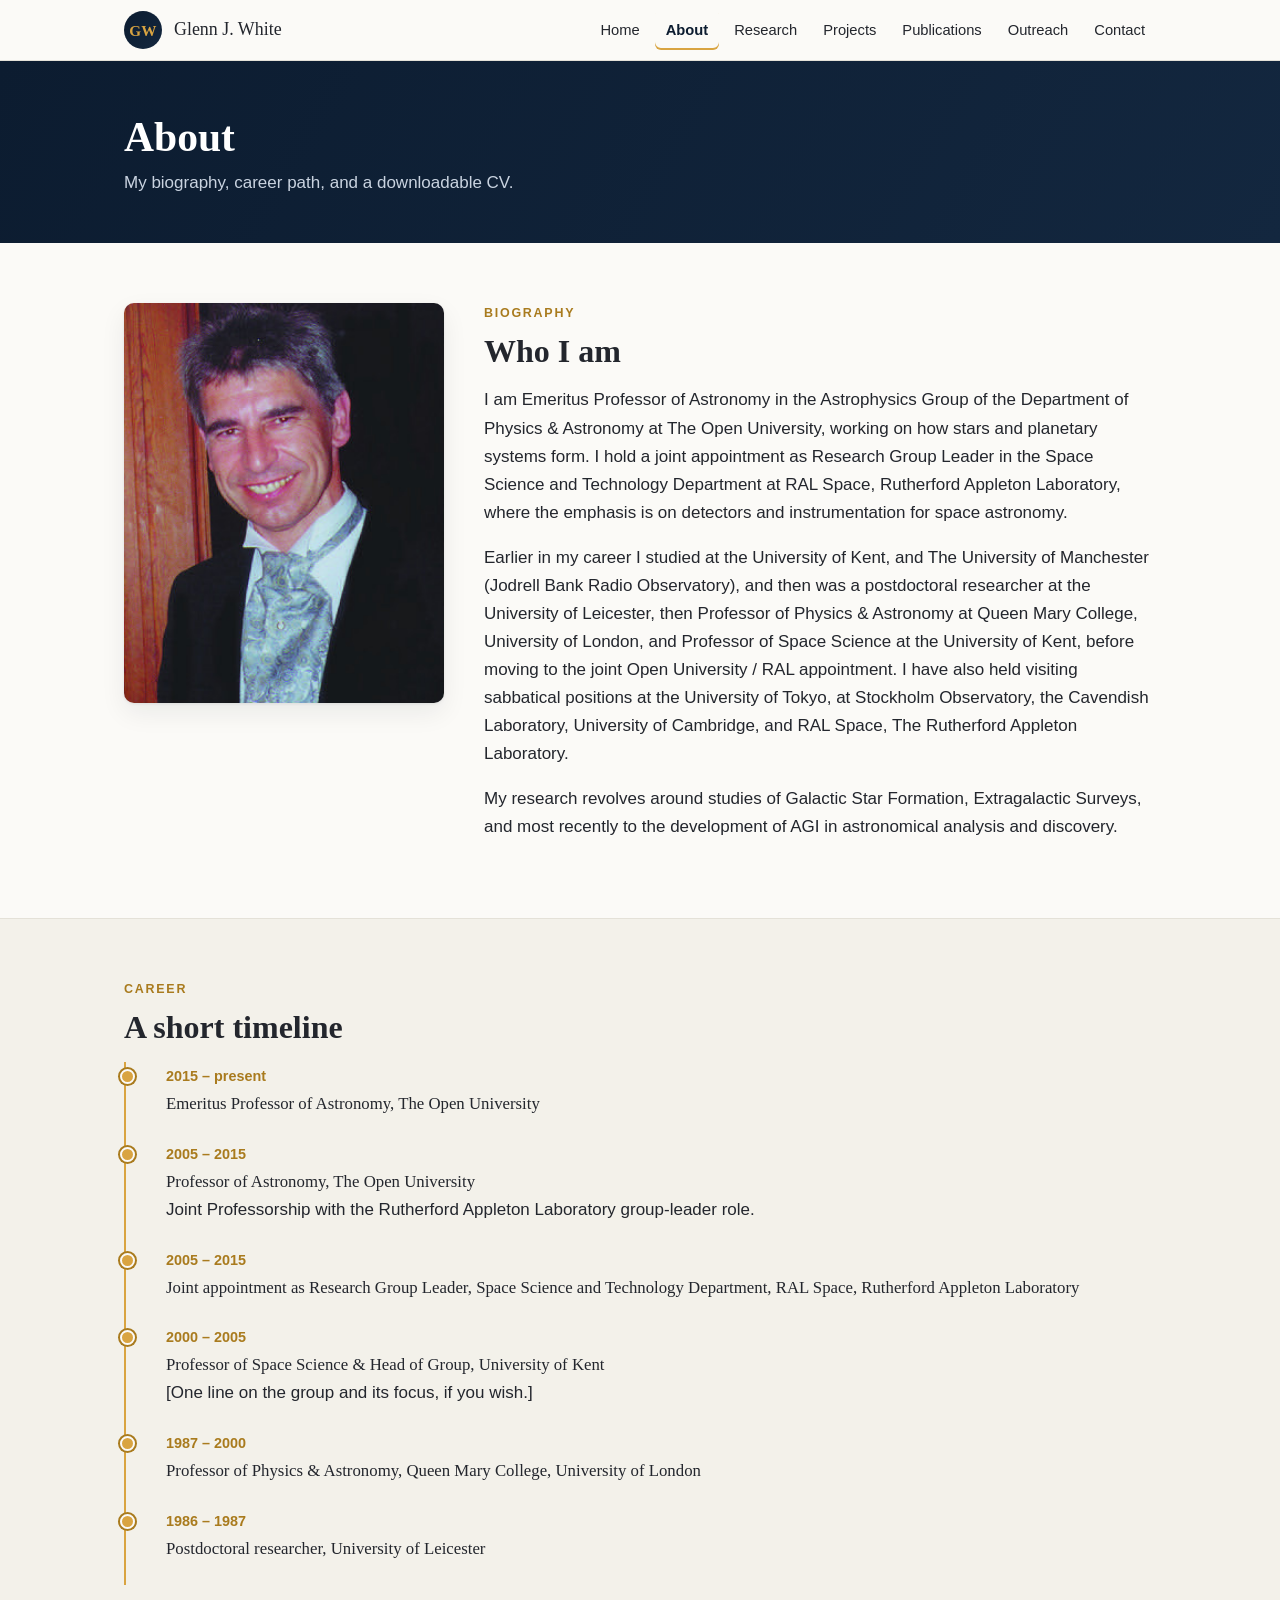
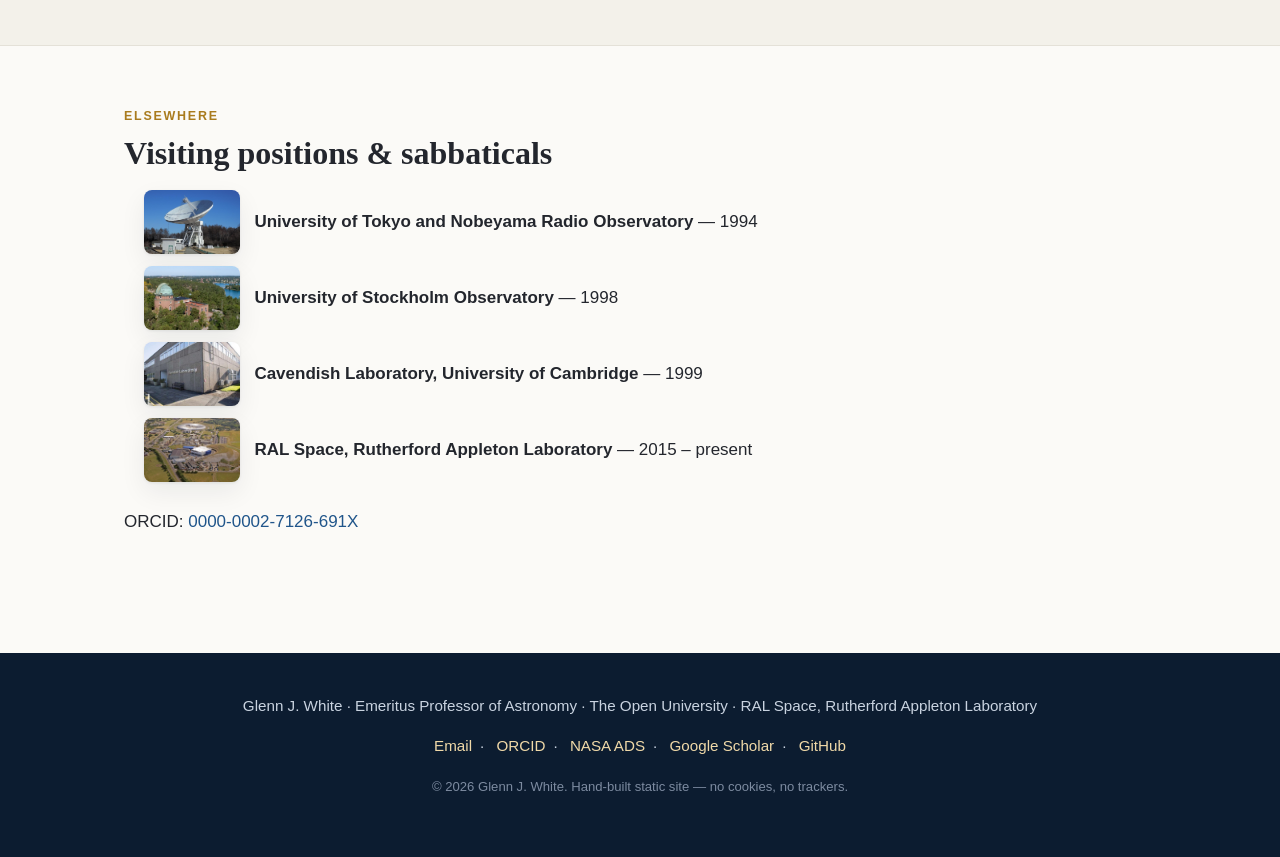
==== commit 7bbd4650: "docs: tighten Leicester sentence Co-Authored-By: Claude Code <noreply@anthropic.com>" ====
--- a/about.html
+++ b/about.html
@@ -71,7 +71,7 @@
         and Technology Department at RAL Space, Rutherford Appleton Laboratory, where the
         emphasis is on detectors and instrumentation for space astronomy.</p>
         <p>Earlier in my career I studied at the University of Kent, and The University of
-        Manchester (Jodrell Bank Radio Observatory), and then I was a postdoctoral researcher
+        Manchester (Jodrell Bank Radio Observatory), and then was a postdoctoral researcher
         at the University of Leicester,
         then Professor of Physics &amp; Astronomy at Queen Mary College, University of London,
         and Professor of Space Science at the University of Kent, before moving to the joint
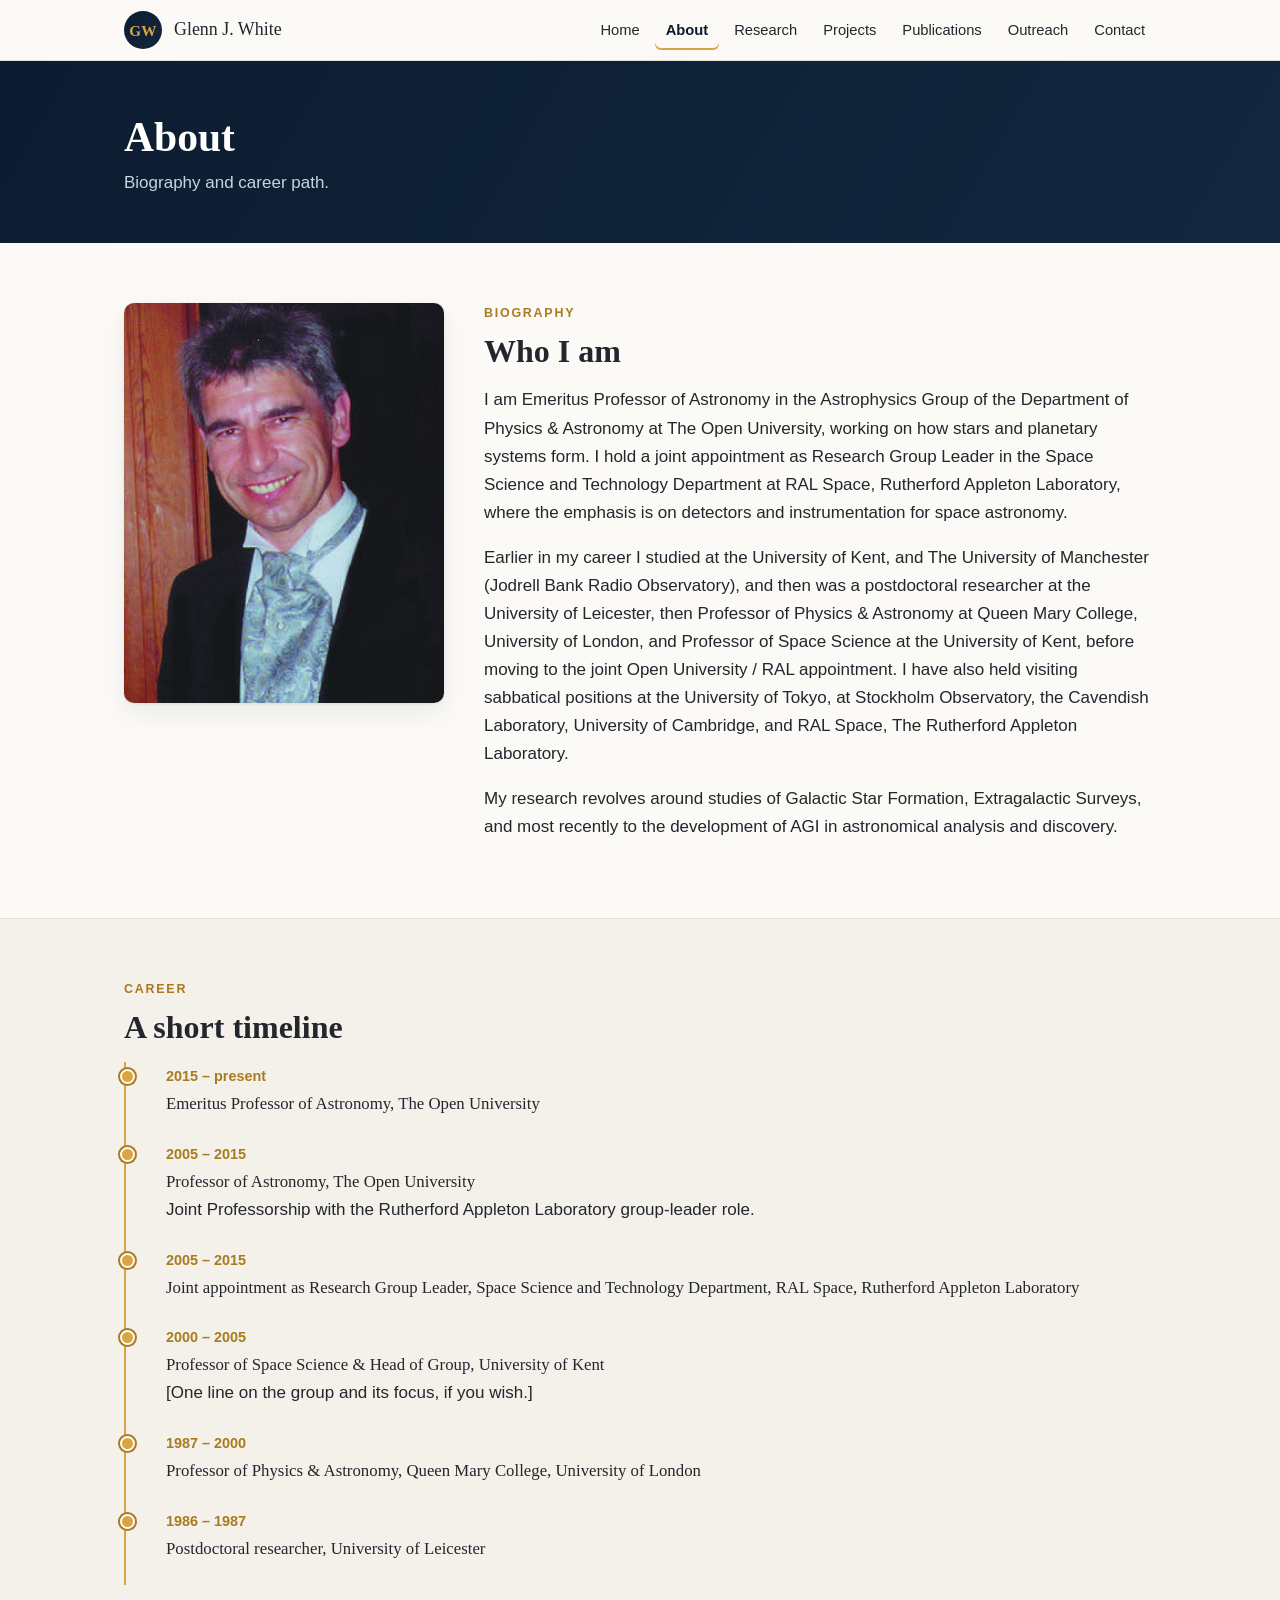
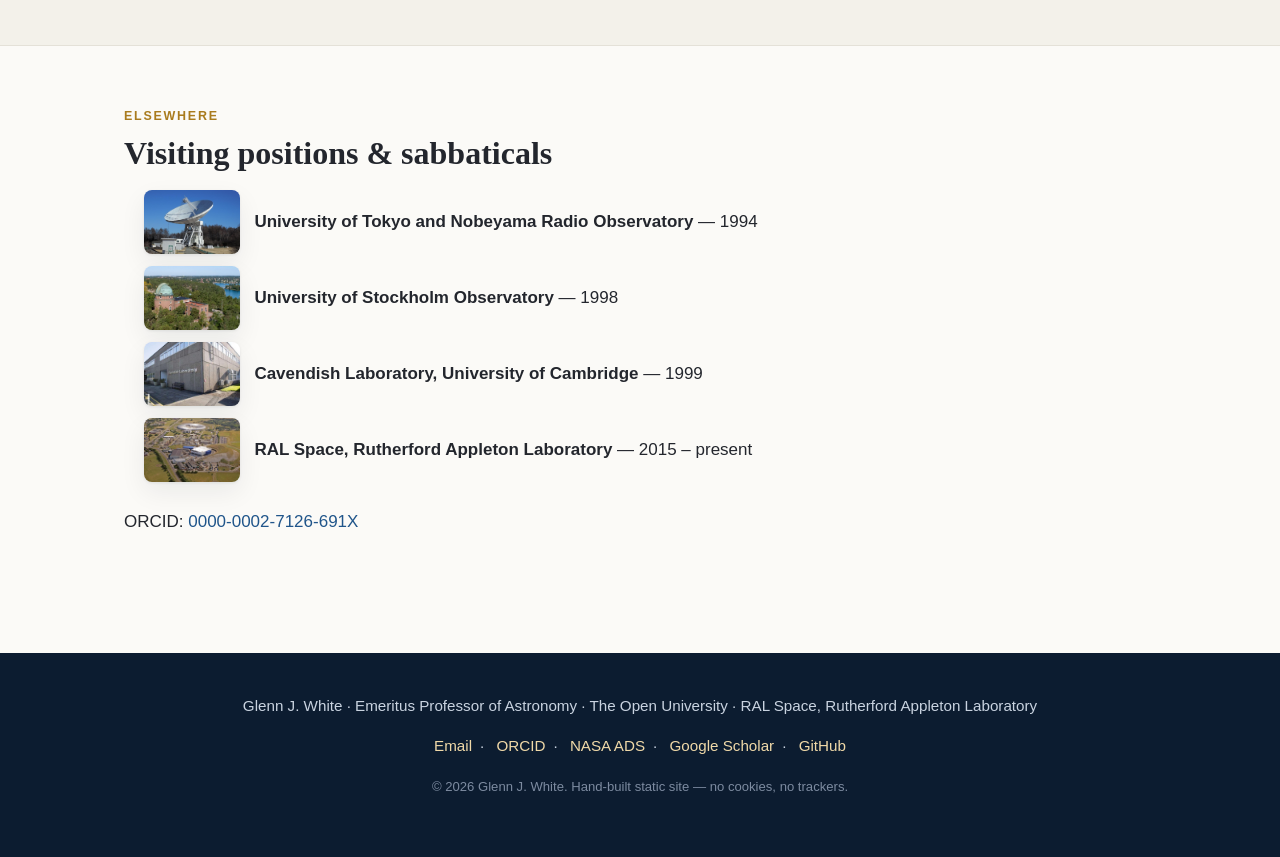
==== commit 0f9ff011: "docs: simplify About banner text (CV download no longer offered) Co-Authored-By: Claude Code <norepl" ====
--- a/about.html
+++ b/about.html
@@ -54,7 +54,7 @@
   <header class="page-banner">
     <div class="container">
       <h1>About</h1>
-      <p>My biography, career path, and a downloadable CV.</p>
+      <p>Biography and career path.</p>
     </div>
   </header>
 
--- a/css/style.css
+++ b/css/style.css
@@ -203,18 +203,6 @@
   .hero .hero-sub { white-space: normal; }
 }
 
-/* ---------- news ---------- */
-
-.news { list-style: none; margin: 0; padding: 0; }
-.news li {
-  display: grid; grid-template-columns: 120px 1fr; gap: 16px;
-  padding: 13px 0; border-bottom: 1px dashed var(--line);
-}
-.news time { font-weight: 700; font-size: .88rem; color: var(--accent-deep); padding-top: 2px; }
-@media (max-width: 560px) {
-  .news li { grid-template-columns: 1fr; gap: 2px; }
-}
-
 /* ---------- media strip (outreach) ---------- */
 
 .media-strip {
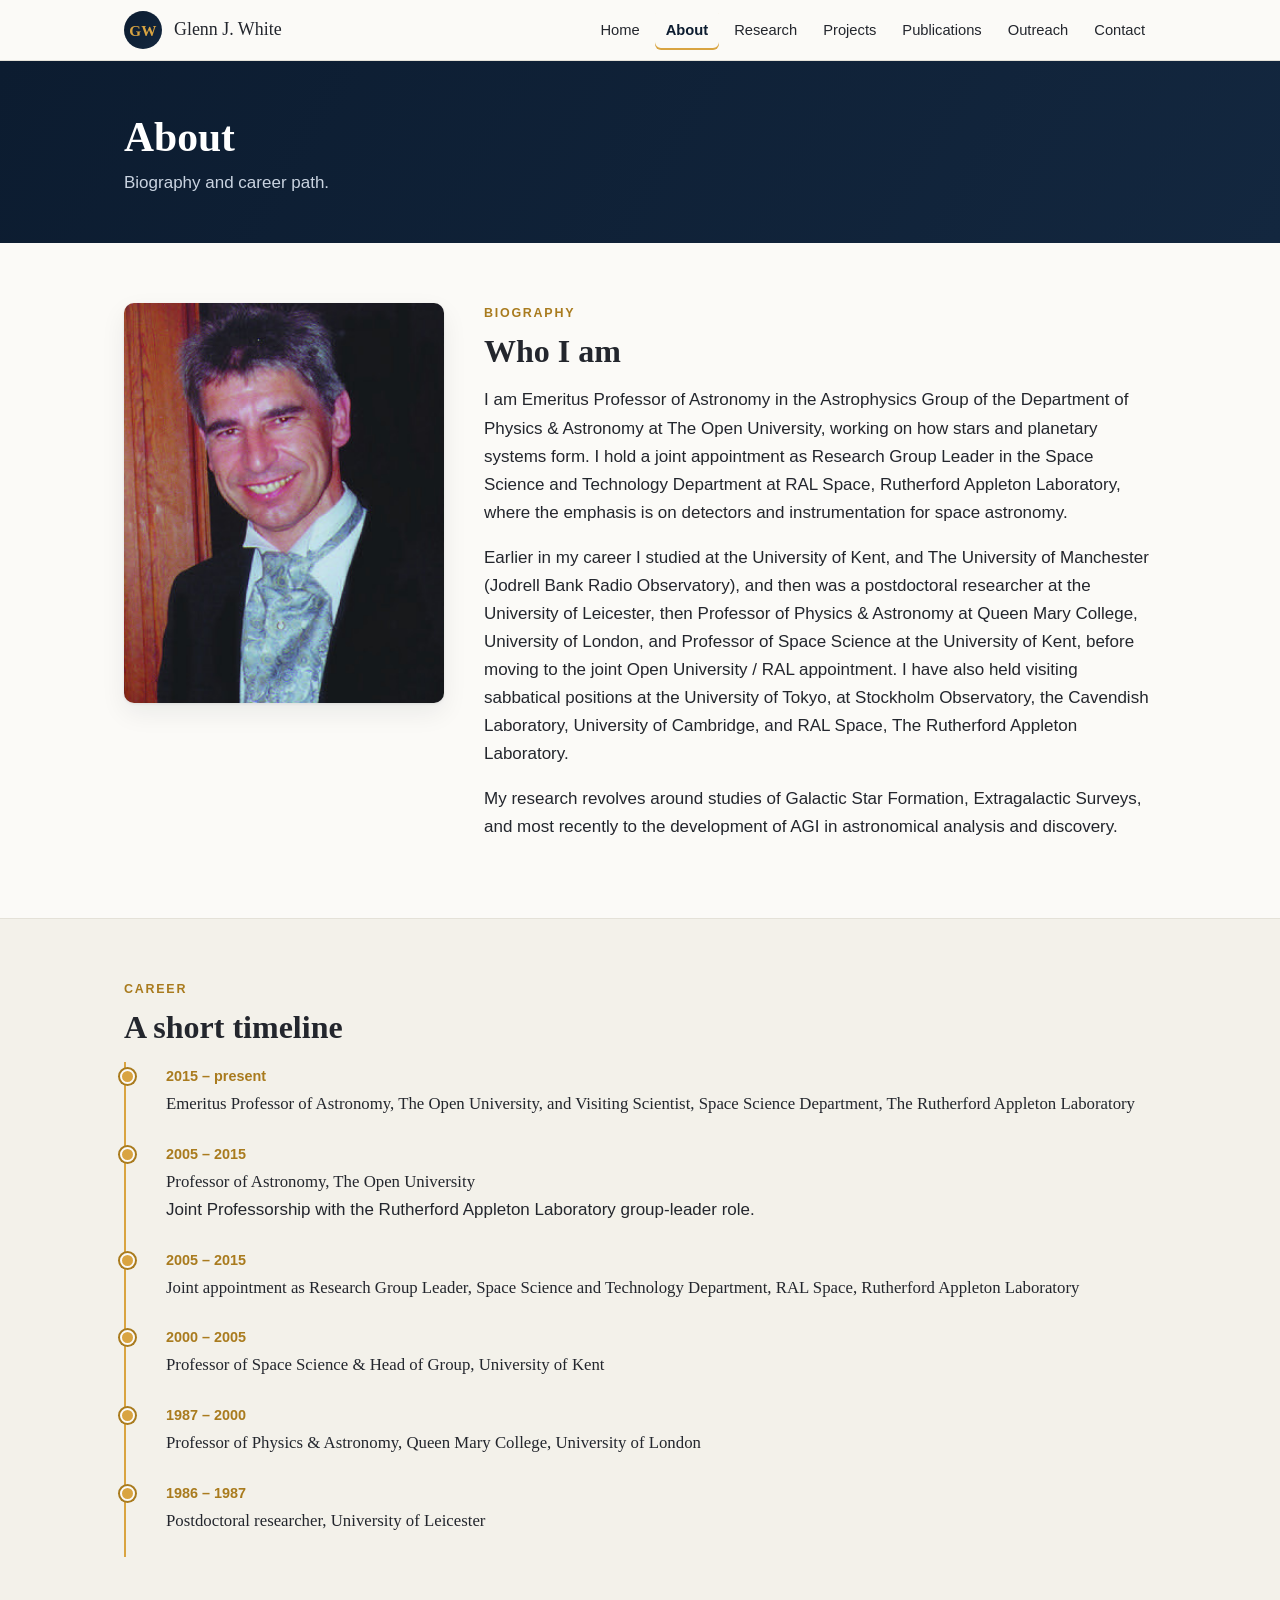
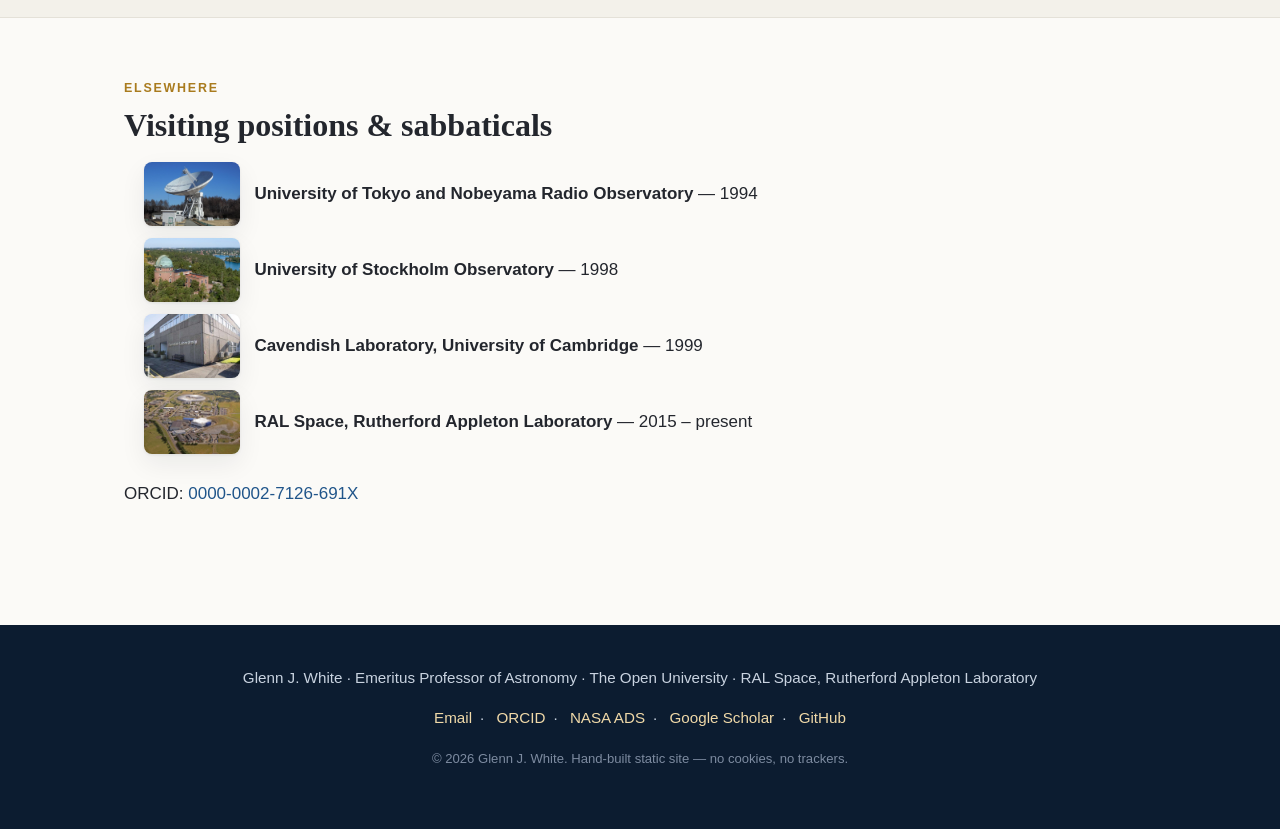
==== commit 1f5d65df: "docs: add ALOHA IRDCs A&A article to latest publications; update about page - Move ALOHA IRDCs paper" ====
--- a/about.html
+++ b/about.html
@@ -93,7 +93,7 @@
       <ul class="timeline">
         <li>
           <span class="tl-when">2015 – present</span>
-          <div class="tl-what">Emeritus Professor of Astronomy, The Open University</div>
+          <div class="tl-what">Emeritus Professor of Astronomy, The Open University, and Visiting Scientist, Space Science Department, The Rutherford Appleton Laboratory</div>
         </li>
         <li>
           <span class="tl-when">2005 – 2015</span>
@@ -108,7 +108,6 @@
         <li>
           <span class="tl-when">2000 – 2005</span>
           <div class="tl-what">Professor of Space Science &amp; Head of Group, University of Kent</div>
-          <div>[One line on the group and its focus, if you wish.]</div>
         </li>
         <li>
           <span class="tl-when">1987 – 2000</span>
